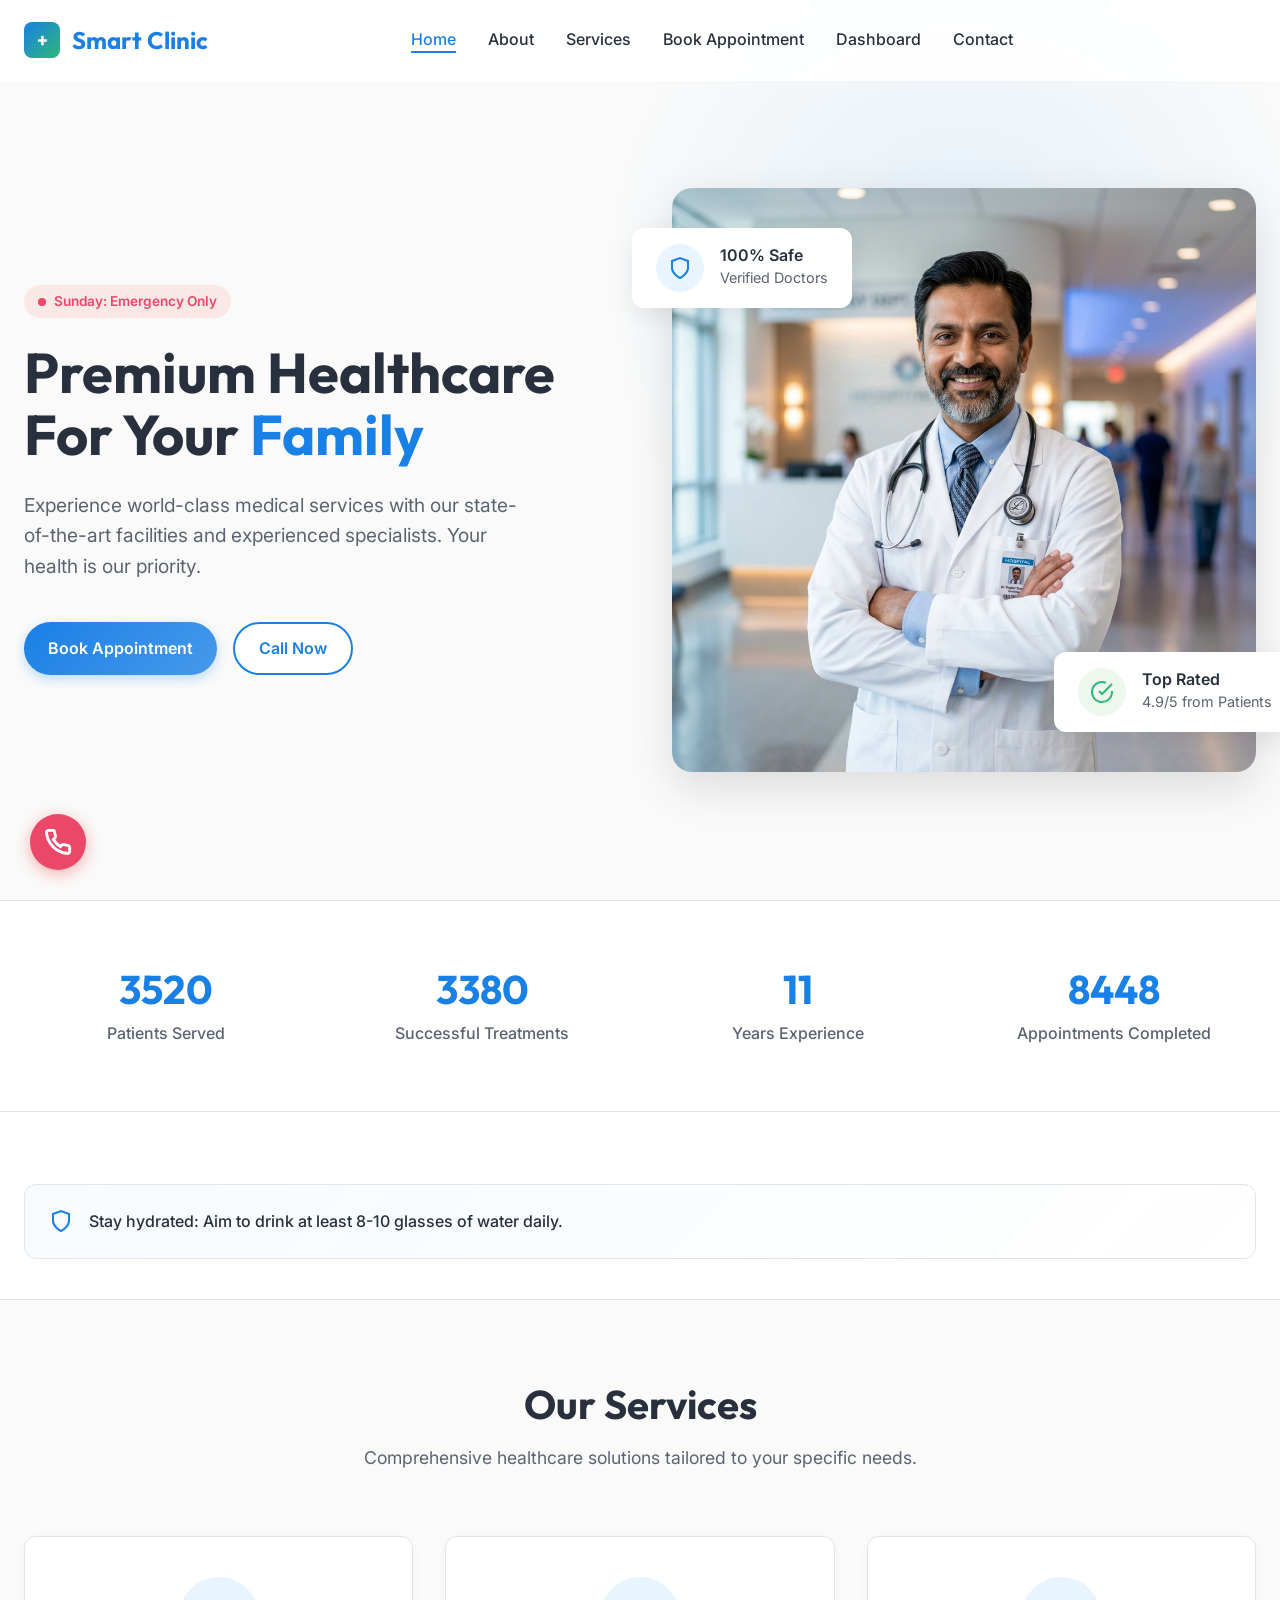
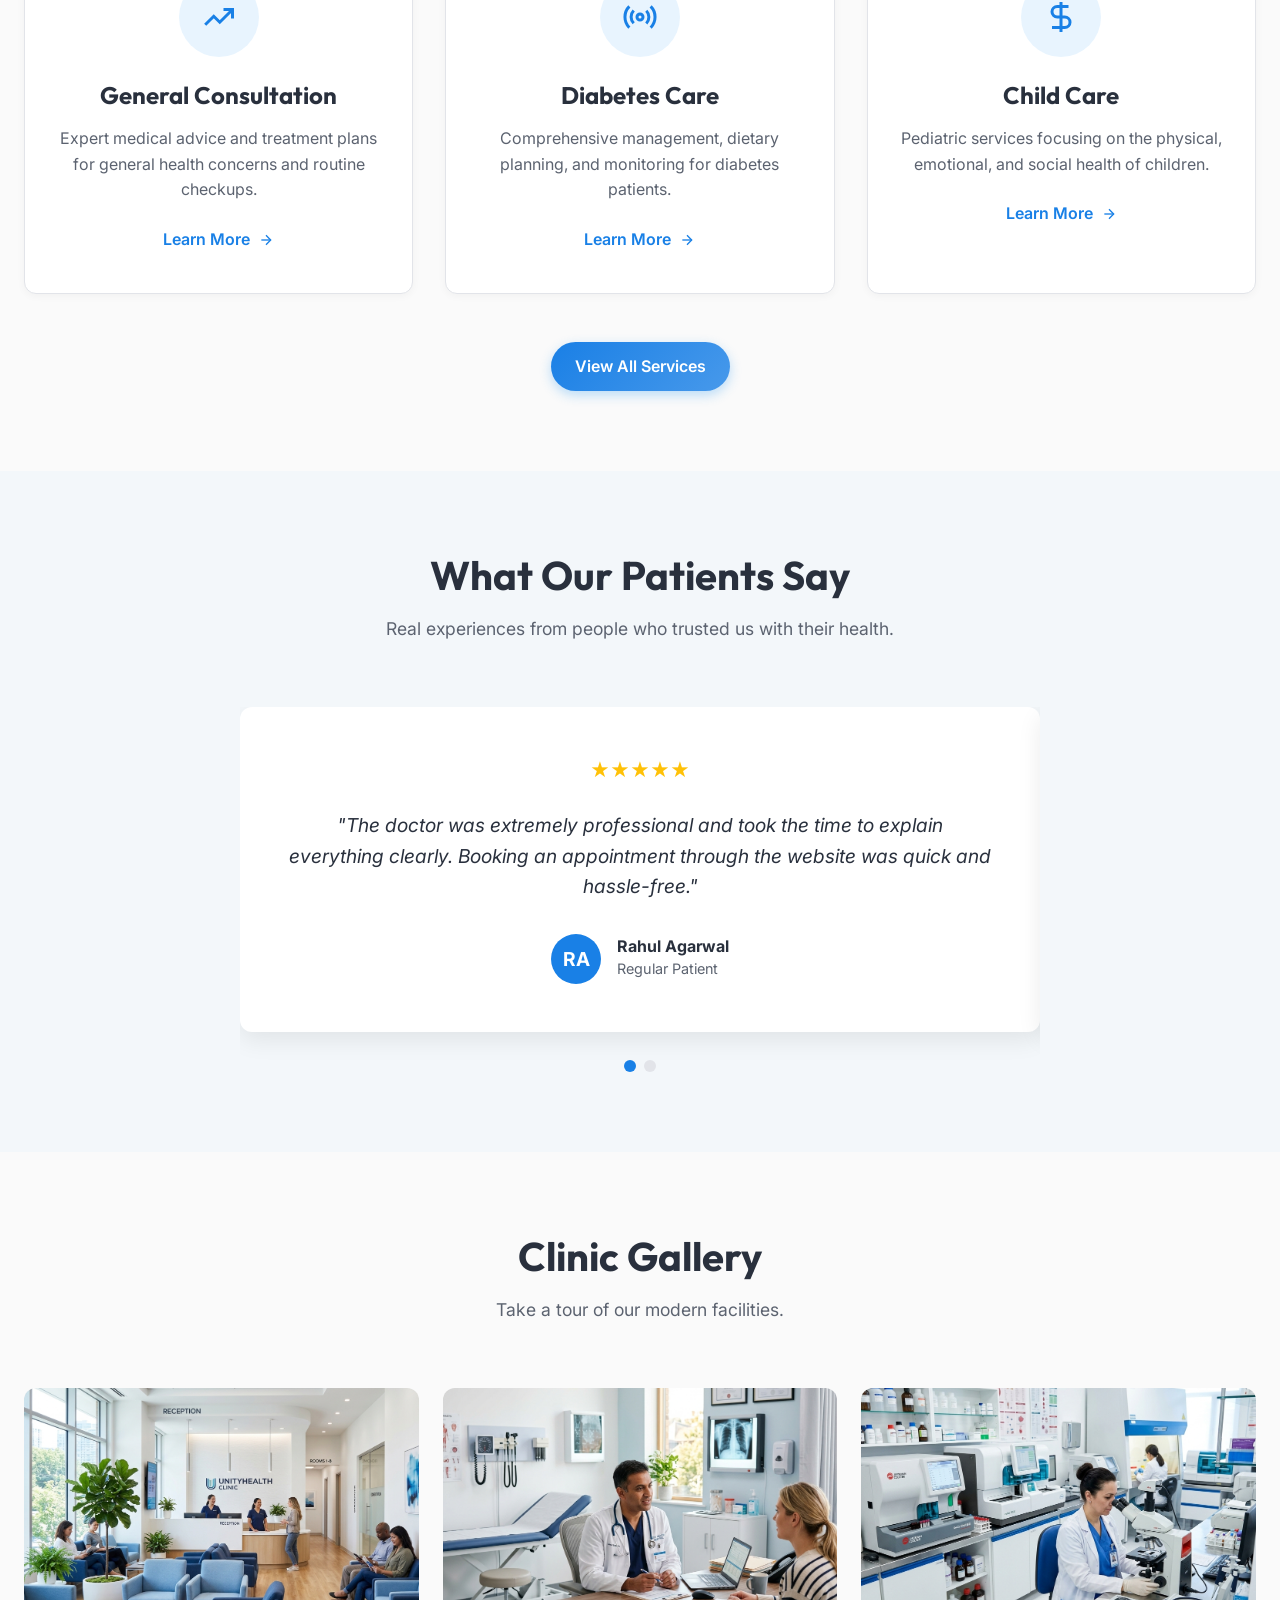
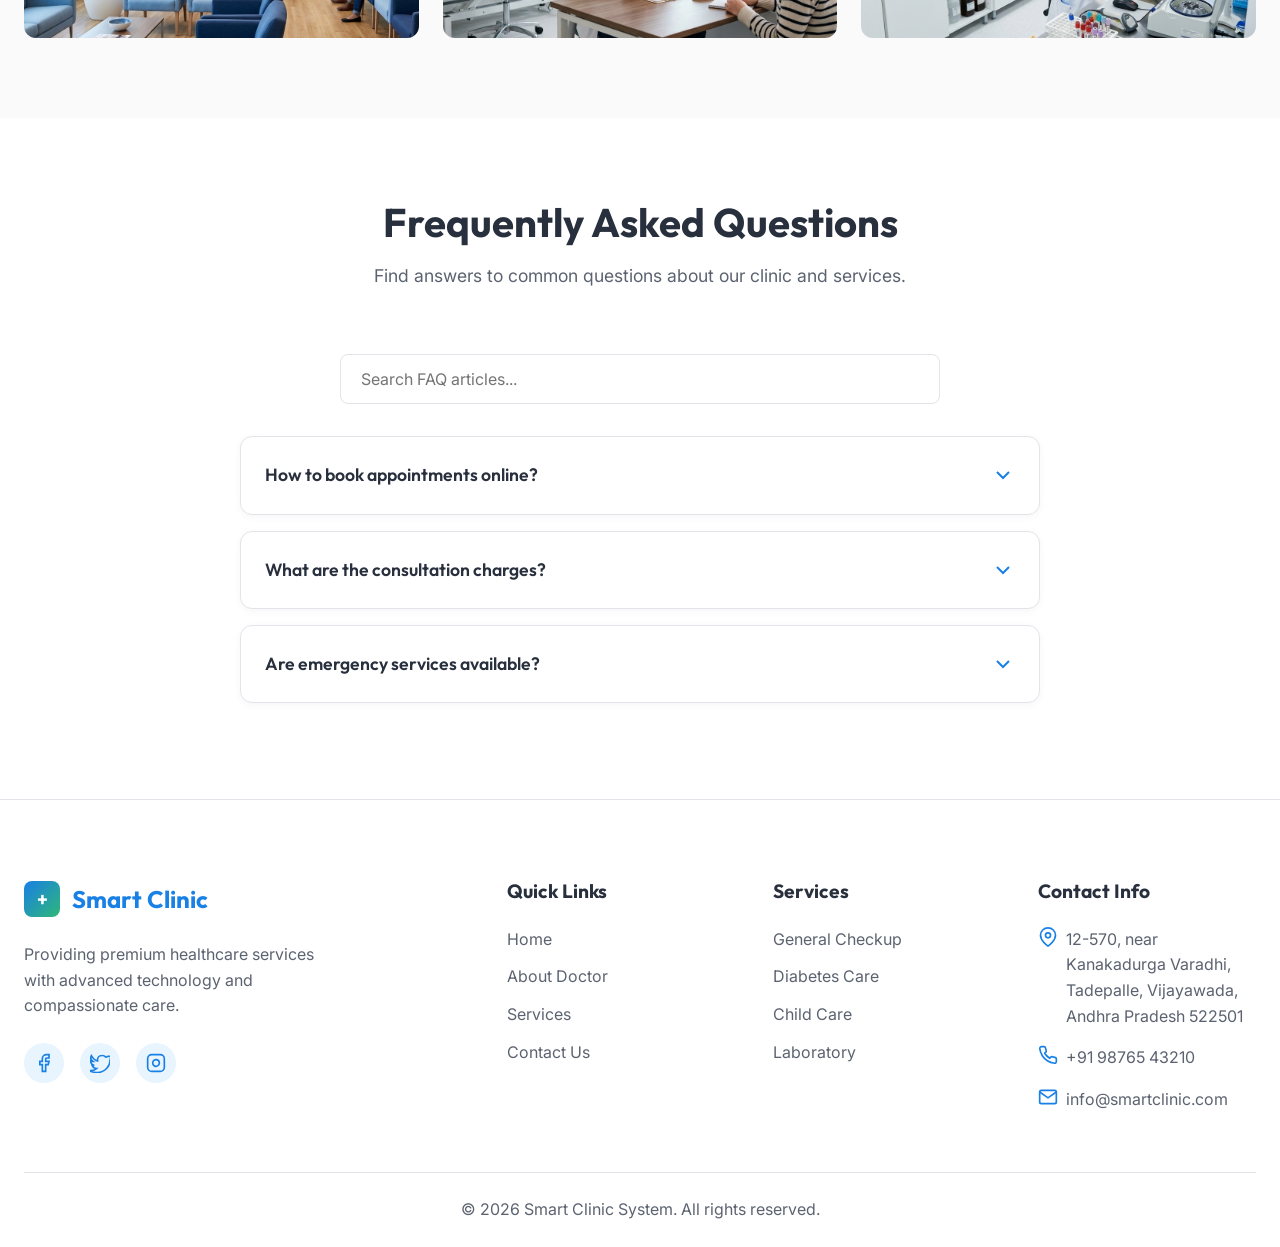
==== index.html @ 4e0e741f "Initial Smart Clinic Project" ====
<!DOCTYPE html>
<html lang="en">
<head>
  <meta charset="UTF-8">
  <meta name="viewport" content="width=device-width, initial-scale=1.0">
  <title>Smart Clinic | Advanced Healthcare System</title>
  <meta name="description" content="Professional clinic appointment and patient management system offering premium healthcare services, online bookings, and secure patient charts.">
  <meta name="keywords" content="medical clinic, online doctor appointment, family healthcare, patient portal">
  <link rel="canonical" href="http://localhost:3000/index.html">

  <!-- Open Graph -->
  <meta property="og:type" content="website">
  <meta property="og:title" content="Smart Clinic | Advanced Healthcare System">
  <meta property="og:description" content="Professional clinic appointment and patient management system offering premium healthcare services.">

  <!-- PWA Manifest & Colors -->
  <link rel="manifest" href="manifest.json">
  <meta name="theme-color" content="#2196f3">

  <link href="https://fonts.googleapis.com/css2?family=Inter:wght@400;500;600&family=Outfit:wght@400;600;700&display=swap" rel="stylesheet">
  <link rel="stylesheet" href="css/style.css">

  <!-- Structured JSON-LD Data -->
  <script type="application/ld+json">
  {
    "@context": "https://schema.org",
    "@type": "MedicalClinic",
    "name": "Smart Clinic",
    "url": "http://localhost:3000",
    "logo": "http://localhost:3000/assets/images/logo-512.png",
    "telephone": "+91 98765 43210",
    "address": {
      "@type": "PostalAddress",
      "streetAddress": "12-570, near Kanakadurga Varadhi, Tadepalle",
      "addressLocality": "Vijayawada",
      "addressRegion": "Andhra Pradesh",
      "postalCode": "522501",
      "addressCountry": "IN"
    }
  }
  </script>
</head>
<body>

  <!-- Accessibility Skip link -->
  <a href="#main-content" class="skip-link">Skip to main content</a>

  <!-- Loading Screen -->
  <div class="loader-wrapper">
    <div class="loader"></div>
  </div>

  <!-- Navbar -->
  <nav class="navbar">
    <div class="container nav-container">
      <a href="index.html" class="logo">
        <div class="logo-icon">+</div>
        Smart Clinic
      </a>
      
      <ul class="nav-links">
        <li><a href="index.html" class="active">Home</a></li>
        <li><a href="about.html">About</a></li>
        <li><a href="services.html">Services</a></li>
        <li><a href="appointments.html">Book Appointment</a></li>
        <li><a href="patient-dashboard.html">Dashboard</a></li>
        <li><a href="contact.html">Contact</a></li>
      </ul>
      
      <div class="nav-actions">
        <button id="pwaInstallBtn" class="btn btn-sm btn-primary" style="display: none; padding: 8px 16px; font-size: 0.85rem;">Install App</button>
        <button class="theme-toggle" aria-label="Toggle dark mode"></button>
        <button class="hamburger" aria-label="Menu" aria-expanded="false">
          <svg width="24" height="24" viewBox="0 0 24 24" fill="none" stroke="currentColor" stroke-width="2"><line x1="4" x2="20" y1="12" y2="12"/><line x1="4" x2="20" y1="6" y2="6"/><line x1="4" x2="20" y1="18" y2="18"/></svg>
        </button>
      </div>
    </div>
  </nav>

  <!-- Hero Section -->
  <main id="main-content">
    <section class="hero">
      <div class="hero-bg-shape"></div>
      <div class="container hero-container">
        <div class="hero-content animate-on-scroll fade-right">
          <!-- Live Status widget -->
          <div id="clinicStatusWidget" class="clinic-status-badge open" style="margin-bottom: 24px;"></div>

          <h1>Premium Healthcare<br>For Your <span>Family</span></h1>
          <p>Experience world-class medical services with our state-of-the-art facilities and experienced specialists. Your health is our priority.</p>
          <div class="hero-buttons">
            <a href="appointments.html" class="btn btn-primary">Book Appointment</a>
            <a href="contact.html" class="btn btn-secondary">Call Now</a>
          </div>
        </div>
        
        <div class="hero-image animate-on-scroll fade-left">
          <img src="assets/images/hero-doctor.png" alt="Doctor smiling and holding clipboard">
          
          <div class="floating-card top">
            <div class="floating-icon">
              <svg width="24" height="24" viewBox="0 0 24 24" fill="none" stroke="currentColor" stroke-width="2"><path d="M12 22s8-4 8-10V5l-8-3-8 3v7c0 6 8 10 8 10z"/></svg>
            </div>
            <div>
              <h4 style="font-family: var(--font-body); font-weight: 600; margin: 0;">100% Safe</h4>
              <span style="color: var(--text-secondary); font-size: 0.9rem;">Verified Doctors</span>
            </div>
          </div>
          
          <div class="floating-card bottom">
            <div class="floating-icon" style="color: var(--status-completed); background-color: rgba(76,175,80,0.1);">
              <svg width="24" height="24" viewBox="0 0 24 24" fill="none" stroke="currentColor" stroke-width="2"><path d="M22 11.08V12a10 10 0 1 1-5.93-9.14"></path><polyline points="22 4 12 14.01 9 11.01"></polyline></svg>
            </div>
            <div>
              <h4 style="font-family: var(--font-body); font-weight: 600; margin: 0;">Top Rated</h4>
              <span style="color: var(--text-secondary); font-size: 0.9rem;">4.9/5 from Patients</span>
            </div>
          </div>
        </div>
      </div>
    </section>

    <!-- Statistics -->
    <section class="stats">
      <div class="container stats-grid">
        <div class="stat-item animate-on-scroll zoom-in">
          <h3 class="counter" data-target="5000" data-plus="true">0</h3>
          <p>Patients Served</p>
        </div>
        <div class="stat-item animate-on-scroll zoom-in" style="transition-delay: 0.1s;">
          <h3 class="counter" data-target="4800" data-plus="true">0</h3>
          <p>Successful Treatments</p>
        </div>
        <div class="stat-item animate-on-scroll zoom-in" style="transition-delay: 0.2s;">
          <h3 class="counter" data-target="15" data-plus="true">0</h3>
          <p>Years Experience</p>
        </div>
        <div class="stat-item animate-on-scroll zoom-in" style="transition-delay: 0.3s;">
          <h3 class="counter" data-target="12000" data-plus="true">0</h3>
          <p>Appointments Completed</p>
        </div>
      </div>
    </section>

    <!-- Health Tips Carousel Widget -->
    <section class="section" style="background-color: var(--surface-color); padding: 40px 0; border-bottom: 1px solid var(--border-color);">
      <div class="container">
        <div class="health-tip-card">
          <div id="healthTipsContainer"></div>
        </div>
      </div>
    </section>

    <!-- Services Preview -->
    <section class="section">
      <div class="container">
        <div class="section-header animate-on-scroll fade-up">
          <h2>Our Services</h2>
          <p>Comprehensive healthcare solutions tailored to your specific needs.</p>
        </div>
        
        <div class="services-grid">
          <div class="service-card animate-on-scroll fade-up">
            <div class="service-icon">
              <svg width="36" height="36" viewBox="0 0 24 24" fill="none" stroke="currentColor" stroke-width="2"><path d="M20.2 7.8l-7.7 7.7-4-4-5.7 5.7"/><path d="M15 7h6v6"/></svg>
            </div>
            <h3>General Consultation</h3>
            <p>Expert medical advice and treatment plans for general health concerns and routine checkups.</p>
            <a href="services.html" class="service-link">Learn More <svg width="16" height="16" viewBox="0 0 24 24" fill="none" stroke="currentColor" stroke-width="2"><path d="M5 12h14"/><path d="m12 5 7 7-7 7"/></svg></a>
          </div>
          
          <div class="service-card animate-on-scroll fade-up" style="transition-delay: 0.1s;">
            <div class="service-icon">
              <svg width="36" height="36" viewBox="0 0 24 24" fill="none" stroke="currentColor" stroke-width="2"><path d="M4.9 19.1C1 15.2 1 8.8 4.9 4.9"/><path d="M7.8 16.2c-2.3-2.3-2.3-6.1 0-8.5"/><circle cx="12" cy="12" r="2"/><path d="M16.2 7.8c2.3 2.3 2.3 6.1 0 8.5"/><path d="M19.1 4.9C23 8.8 23 15.2 19.1 19.1"/></svg>
            </div>
            <h3>Diabetes Care</h3>
            <p>Comprehensive management, dietary planning, and monitoring for diabetes patients.</p>
            <a href="services.html" class="service-link">Learn More <svg width="16" height="16" viewBox="0 0 24 24" fill="none" stroke="currentColor" stroke-width="2"><path d="M5 12h14"/><path d="m12 5 7 7-7 7"/></svg></a>
          </div>
          
          <div class="service-card animate-on-scroll fade-up" style="transition-delay: 0.2s;">
            <div class="service-icon">
              <svg width="36" height="36" viewBox="0 0 24 24" fill="none" stroke="currentColor" stroke-width="2"><path d="M12 2v20"/><path d="M17 5H9.5a3.5 3.5 0 0 0 0 7h5a3.5 3.5 0 0 1 0 7H6"/></svg>
            </div>
            <h3>Child Care</h3>
            <p>Pediatric services focusing on the physical, emotional, and social health of children.</p>
            <a href="services.html" class="service-link">Learn More <svg width="16" height="16" viewBox="0 0 24 24" fill="none" stroke="currentColor" stroke-width="2"><path d="M5 12h14"/><path d="m12 5 7 7-7 7"/></svg></a>
          </div>
        </div>
        
        <div style="text-align: center; margin-top: 48px;">
          <a href="services.html" class="btn btn-primary">View All Services</a>
        </div>
      </div>
    </section>

    <!-- Testimonials -->
    <section class="section testimonials">
      <div class="container">
        <div class="section-header animate-on-scroll fade-up">
          <h2>What Our Patients Say</h2>
          <p>Real experiences from people who trusted us with their health.</p>
        </div>
        
        <div class="testimonial-slider animate-on-scroll zoom-in">
          <div class="testimonial-track">
            <div class="testimonial-slide">
              <div class="stars">★★★★★</div>
              <p class="testimonial-text">"The doctor was extremely professional and took the time to explain everything clearly. Booking an appointment through the website was quick and hassle-free."</p>
              <div class="patient-info">
                <div style="width: 50px; height: 50px; background: var(--primary-color); border-radius: 50%; color: white; display: flex; align-items: center; justify-content: center; font-weight: bold; font-size: 1.2rem;">RA</div>
                <div style="text-align: left;">
                  <h4 style="margin: 0; font-family: var(--font-body);">Rahul Agarwal</h4>
                  <span>Regular Patient</span>
                </div>
              </div>
            </div>
            
            <div class="testimonial-slide">
              <div class="stars">★★★★★</div>
              <p class="testimonial-text">"I visited the clinic for a general checkup. The staff is polite, the environment is very clean, and the service is prompt. Highly recommended!"</p>
              <div class="patient-info">
                <div style="width: 50px; height: 50px; background: var(--secondary-color); border-radius: 50%; color: white; display: flex; align-items: center; justify-content: center; font-weight: bold; font-size: 1.2rem;">PS</div>
                <div style="text-align: left;">
                  <h4 style="margin: 0; font-family: var(--font-body);">Priya Sharma</h4>
                  <span>Consultation</span>
                </div>
              </div>
            </div>
          </div>
          <div class="slider-dots"></div>
        </div>
      </div>
    </section>

    <!-- Gallery -->
    <section class="section">
      <div class="container">
        <div class="section-header animate-on-scroll fade-up">
          <h2>Clinic Gallery</h2>
          <p>Take a tour of our modern facilities.</p>
        </div>
        
        <div style="display: grid; grid-template-columns: repeat(3, 1fr); gap: 24px;" class="animate-on-scroll fade-up">
          <div style="border-radius: var(--radius-md); overflow: hidden; height: 250px;">
            <img src="assets/images/clinic-interior.png" alt="Clinic Interior corridor view" style="width: 100%; height: 100%; object-fit: cover; transition: transform 0.3s; cursor: pointer;" onmouseover="this.style.transform='scale(1.05)'" onmouseout="this.style.transform='scale(1)'">
          </div>
          <div style="border-radius: var(--radius-md); overflow: hidden; height: 250px;">
            <img src="assets/images/consultation-room.png" alt="Doctor Consultation Room" style="width: 100%; height: 100%; object-fit: cover; transition: transform 0.3s; cursor: pointer;" onmouseover="this.style.transform='scale(1.05)'" onmouseout="this.style.transform='scale(1)'">
          </div>
          <div style="border-radius: var(--radius-md); overflow: hidden; height: 250px;">
            <img src="assets/images/lab-equipment.png" alt="Clinical Laboratory Equipment" style="width: 100%; height: 100%; object-fit: cover; transition: transform 0.3s; cursor: pointer;" onmouseover="this.style.transform='scale(1.05)'" onmouseout="this.style.transform='scale(1)'">
          </div>
        </div>
      </div>
    </section>

    <!-- FAQ -->
    <section class="section" style="background-color: var(--surface-color);">
      <div class="container">
        <div class="section-header animate-on-scroll fade-up">
          <h2>Frequently Asked Questions</h2>
          <p>Find answers to common questions about our clinic and services.</p>
        </div>

        <!-- FAQ Search input -->
        <div style="max-width: 600px; margin: 0 auto 32px; position: relative;">
          <input type="text" id="faqSearchInput" class="form-control" placeholder="Search FAQ articles..." style="padding-left: 20px;">
        </div>
        
        <div class="faq-container animate-on-scroll fade-up">
          <div class="faq-item">
            <div class="faq-question" role="button" aria-expanded="false">
              How to book appointments online?
              <svg class="faq-icon" width="24" height="24" viewBox="0 0 24 24" fill="none" stroke="currentColor" stroke-width="2"><path d="m6 9 6 6 6-6"/></svg>
            </div>
            <div class="faq-answer">
              <p>You can book an appointment by navigating to the "Book Appointment" page from the menu. Fill in your details, select your preferred date and time, and submit the form. You will receive an Appointment ID instantly.</p>
            </div>
          </div>
          
          <div class="faq-item">
            <div class="faq-question" role="button" aria-expanded="false">
              What are the consultation charges?
              <svg class="faq-icon" width="24" height="24" viewBox="0 0 24 24" fill="none" stroke="currentColor" stroke-width="2"><path d="m6 9 6 6 6-6"/></svg>
            </div>
            <div class="faq-answer">
              <p>Our standard general consultation fee is ₹500. Specialist consultations may vary. Please contact our reception desk for specific service charges.</p>
            </div>
          </div>
          
          <div class="faq-item">
            <div class="faq-question" role="button" aria-expanded="false">
              Are emergency services available?
              <svg class="faq-icon" width="24" height="24" viewBox="0 0 24 24" fill="none" stroke="currentColor" stroke-width="2"><path d="m6 9 6 6 6-6"/></svg>
            </div>
            <div class="faq-answer">
              <p>Yes, we provide 24/7 emergency care services. Please call our emergency hotline directly at +91 98765 43210 for immediate assistance.</p>
            </div>
          </div>
        </div>
      </div>
    </section>
  </main>

  <!-- Floating Emergency Call Button -->
  <a href="tel:+919876543210" class="emergency-float" aria-label="Call Emergency Hotline" title="Call Emergency Hotline">
    <svg width="28" height="28" viewBox="0 0 24 24" fill="none" stroke="currentColor" stroke-width="2.5"><path d="M22 16.92v3a2 2 0 0 1-2.18 2 19.79 19.79 0 0 1-8.63-3.07 19.5 19.5 0 0 1-6-6 19.79 19.79 0 0 1-3.07-8.67A2 2 0 0 1 4.11 2h3a2 2 0 0 1 2 1.72 12.84 12.84 0 0 0 .7 2.81 2 2 0 0 1-.45 2.11L8.09 9.91a16 16 0 0 0 6 6l1.27-1.27a2 2 0 0 1 2.11-.45 12.84 12.84 0 0 0 2.81.7A2 2 0 0 1 22 16.92z"/></svg>
  </a>

  <!-- Footer -->
  <footer class="footer">
    <div class="container">
      <div class="footer-grid">
        <div class="footer-col">
          <a href="index.html" class="logo" style="margin-bottom: 24px; display: inline-flex;">
            <div class="logo-icon">+</div>
            Smart Clinic
          </a>
          <p style="color: var(--text-secondary); margin-bottom: 24px; max-width: 300px;">Providing premium healthcare services with advanced technology and compassionate care.</p>
          <div class="social-links">
            <a href="#" aria-label="Facebook"><svg width="20" height="20" viewBox="0 0 24 24" fill="none" stroke="currentColor" stroke-width="2"><path d="M18 2h-3a5 5 0 0 0-5 5v3H7v4h3v8h4v-8h3l1-4h-4V7a1 1 0 0 1 1-1h3z"/></svg></a>
            <a href="#" aria-label="Twitter"><svg width="20" height="20" viewBox="0 0 24 24" fill="none" stroke="currentColor" stroke-width="2"><path d="M22 4.01c-1 .49-1.98.68-3 .99-1.12-1.27-2.74-2.06-4.5-2-2.67 0-5.48 2.08-5.48 5.15 0 .41.04.82.11 1.21C7.69 9.3 4.06 7.33 1.64 3.16c-.45.77-.71 1.66-.71 2.61 0 1.73.91 3.29 2.29 4.21-.92-.03-1.78-.29-2.53-.7v.06c0 2.67 1.91 4.89 4.43 5.39-.47.13-.97.19-1.48.19-.36 0-.71-.03-1.05-.1.7 2.19 2.76 3.79 5.18 3.83C5.83 20.35 3.1 21.2 0 21.2c-.42 0-.84-.02-1.25-.07C2.45 22.8 5.37 23.5 8.5 23.5c10.18 0 15.75-8.43 15.75-15.75 0-.24 0-.48-.01-.72 1.08-.78 2.02-1.75 2.76-2.84z"/></svg></a>
            <a href="#" aria-label="Instagram"><svg width="20" height="20" viewBox="0 0 24 24" fill="none" stroke="currentColor" stroke-width="2"><rect x="2" y="2" width="20" height="20" rx="5" ry="5"/><path d="M16 11.37A4 4 0 1 1 12.63 8 4 4 0 0 1 16 11.37z"/><line x1="17.5" y1="6.5" x2="17.51" y2="6.5"/></svg></a>
          </div>
        </div>
        
        <div class="footer-col">
          <h4>Quick Links</h4>
          <ul class="footer-links">
            <li><a href="index.html">Home</a></li>
            <li><a href="about.html">About Doctor</a></li>
            <li><a href="services.html">Services</a></li>
            <li><a href="contact.html">Contact Us</a></li>
          </ul>
        </div>
        
        <div class="footer-col">
          <h4>Services</h4>
          <ul class="footer-links">
            <li><a href="services.html">General Checkup</a></li>
            <li><a href="services.html">Diabetes Care</a></li>
            <li><a href="services.html">Child Care</a></li>
            <li><a href="services.html">Laboratory</a></li>
          </ul>
        </div>
        
        <div class="footer-col">
          <h4>Contact Info</h4>
          <ul class="footer-links">
            <li style="display: flex; gap: 8px; margin-bottom: 16px; color: var(--text-secondary);">
              <svg width="20" height="20" viewBox="0 0 24 24" fill="none" stroke="currentColor" stroke-width="2" style="color: var(--primary-color); flex-shrink: 0;"><path d="M21 10c0 7-9 13-9 13s-9-6-9-13a9 9 0 0 1 18 0z"/><circle cx="12" cy="10" r="3"/></svg>
              12-570, near Kanakadurga Varadhi, Tadepalle, Vijayawada, Andhra Pradesh 522501
            </li>
            <li style="display: flex; gap: 8px; margin-bottom: 16px; color: var(--text-secondary);">
              <svg width="20" height="20" viewBox="0 0 24 24" fill="none" stroke="currentColor" stroke-width="2" style="color: var(--primary-color); flex-shrink: 0;"><path d="M22 16.92v3a2 2 0 0 1-2.18 2 19.79 19.79 0 0 1-8.63-3.07 19.5 19.5 0 0 1-6-6 19.79 19.79 0 0 1-3.07-8.67A2 2 0 0 1 4.11 2h3a2 2 0 0 1 2 1.72 12.84 12.84 0 0 0 .7 2.81 2 2 0 0 1-.45 2.11L8.09 9.91a16 16 0 0 0 6 6l1.27-1.27a2 2 0 0 1 2.11-.45 12.84 12.84 0 0 0 2.81.7A2 2 0 0 1 22 16.92z"/></svg>
              +91 98765 43210
            </li>
            <li style="display: flex; gap: 8px; color: var(--text-secondary);">
              <svg width="20" height="20" viewBox="0 0 24 24" fill="none" stroke="currentColor" stroke-width="2" style="color: var(--primary-color); flex-shrink: 0;"><path d="M4 4h16c1.1 0 2 .9 2 2v12c0 1.1-.9 2-2 2H4c-1.1 0-2-.9-2-2V6c0-1.1.9-2 2-2z"/><polyline points="22,6 12,13 2,6"/></svg>
              info@smartclinic.com
            </li>
          </ul>
        </div>
      </div>
      
      <div class="footer-bottom">
        <p>&copy; 2026 Smart Clinic System. All rights reserved.</p>
      </div>
    </div>
  </footer>

  <button class="back-to-top" aria-label="Back to top">
    <svg width="24" height="24" viewBox="0 0 24 24" fill="none" stroke="currentColor" stroke-width="2"><path d="m18 15-6-6-6 6"/></svg>
  </button>

  <script type="module" src="js/app.js"></script>
</body>
</html>
---- css/style.css ----
/* 
  Smart Clinic Management System
  Main Stylesheet
*/

:root {
  /* Color Palette - Light Theme */
  --primary-color: hsl(210, 80%, 50%); /* Blue */
  --primary-hover: hsl(210, 80%, 45%);
  --secondary-color: hsl(152, 60%, 45%); /* Green */
  --secondary-hover: hsl(152, 60%, 40%);
  --accent-color: hsl(348, 80%, 60%); /* Pink/Red for important alerts */
  
  --bg-color: hsl(0, 0%, 98%);
  --surface-color: hsl(0, 0%, 100%);
  --surface-hover: hsl(210, 20%, 96%);
  
  --text-primary: hsl(220, 20%, 20%);
  --text-secondary: hsl(220, 10%, 40%);
  --text-light: hsl(220, 10%, 60%);
  --text-inverse: hsl(0, 0%, 100%);
  
  --border-color: hsl(220, 15%, 90%);
  --input-bg: hsl(0, 0%, 100%);
  
  /* Status Colors */
  --status-pending: hsl(38, 92%, 50%);
  --status-confirmed: hsl(210, 80%, 50%);
  --status-completed: hsl(152, 60%, 45%);
  --status-cancelled: hsl(348, 80%, 60%);

  /* Shadows */
  --shadow-sm: 0 2px 8px rgba(0, 0, 0, 0.04);
  --shadow-md: 0 8px 24px rgba(0, 0, 0, 0.08);
  --shadow-lg: 0 16px 48px rgba(0, 0, 0, 0.12);
  --shadow-hover: 0 12px 32px rgba(33, 150, 243, 0.15);
  
  /* Typography */
  --font-heading: 'Outfit', sans-serif;
  --font-body: 'Inter', sans-serif;
  
  /* Border Radius */
  --radius-sm: 8px;
  --radius-md: 12px;
  --radius-lg: 20px;
  --radius-full: 9999px;
  
  /* Transitions */
  --transition-fast: 0.2s ease;
  --transition-normal: 0.3s ease;
  --transition-slow: 0.5s ease;
}

[data-theme="dark"] {
  /* Color Palette - Dark Theme */
  --bg-color: hsl(220, 20%, 10%);
  --surface-color: hsl(220, 20%, 15%);
  --surface-hover: hsl(220, 20%, 20%);
  
  --text-primary: hsl(0, 0%, 98%);
  --text-secondary: hsl(0, 0%, 80%);
  --text-light: hsl(0, 0%, 60%);
  
  --border-color: hsl(220, 20%, 25%);
  --input-bg: hsl(220, 20%, 12%);
  
  /* Adjust shadows for dark mode */
  --shadow-sm: 0 2px 8px rgba(0, 0, 0, 0.2);
  --shadow-md: 0 8px 24px rgba(0, 0, 0, 0.3);
  --shadow-lg: 0 16px 48px rgba(0, 0, 0, 0.4);
  --shadow-hover: 0 12px 32px rgba(33, 150, 243, 0.25);
}

/* Reset & Base Styles */
* {
  margin: 0;
  padding: 0;
  box-sizing: border-box;
}

html {
  scroll-behavior: smooth;
}

body {
  font-family: var(--font-body);
  background-color: var(--bg-color);
  color: var(--text-primary);
  line-height: 1.6;
  overflow-x: hidden;
  transition: background-color var(--transition-normal), color var(--transition-normal);
}

h1, h2, h3, h4, h5, h6 {
  font-family: var(--font-heading);
  font-weight: 700;
  line-height: 1.2;
  color: var(--text-primary);
}

a {
  text-decoration: none;
  color: var(--primary-color);
  transition: color var(--transition-fast);
}

a:hover {
  color: var(--primary-hover);
}

ul {
  list-style: none;
}

img {
  max-width: 100%;
  height: auto;
  display: block;
}

/* Layout Classes */
.container {
  width: 100%;
  max-width: 1280px;
  margin: 0 auto;
  padding: 0 24px;
}

.section {
  padding: 80px 0;
}

.section-header {
  text-align: center;
  margin-bottom: 64px;
}

.section-header h2 {
  font-size: 2.5rem;
  margin-bottom: 16px;
}

.section-header p {
  color: var(--text-secondary);
  font-size: 1.1rem;
  max-width: 600px;
  margin: 0 auto;
}

/* Buttons */
.btn {
  display: inline-flex;
  align-items: center;
  justify-content: center;
  padding: 12px 24px;
  border-radius: var(--radius-full);
  font-weight: 600;
  font-family: var(--font-body);
  cursor: pointer;
  transition: all var(--transition-normal);
  border: none;
  gap: 8px;
  text-decoration: none;
}

.btn-primary {
  background: linear-gradient(135deg, var(--primary-color), hsl(210, 80%, 60%));
  color: var(--text-inverse);
  box-shadow: 0 4px 12px rgba(33, 150, 243, 0.3);
}

.btn-primary:hover {
  transform: translateY(-2px);
  box-shadow: 0 8px 24px rgba(33, 150, 243, 0.4);
  color: var(--text-inverse);
}

.btn-secondary {
  background-color: var(--surface-color);
  color: var(--primary-color);
  border: 2px solid var(--primary-color);
}

.btn-secondary:hover {
  background-color: var(--primary-color);
  color: var(--text-inverse);
}

.btn-sm {
  padding: 8px 16px;
  font-size: 0.9rem;
}

.btn-block {
  width: 100%;
}

/* Navbar */
.navbar {
  position: fixed;
  top: 0;
  left: 0;
  width: 100%;
  background-color: rgba(255, 255, 255, 0.9);
  backdrop-filter: blur(10px);
  -webkit-backdrop-filter: blur(10px);
  z-index: 1000;
  padding: 20px 0;
  transition: all var(--transition-normal);
  border-bottom: 1px solid transparent;
}

[data-theme="dark"] .navbar {
  background-color: rgba(26, 32, 44, 0.9);
}

.navbar.scrolled {
  padding: 15px 0;
  box-shadow: var(--shadow-sm);
  border-bottom-color: var(--border-color);
}

.nav-container {
  display: flex;
  justify-content: space-between;
  align-items: center;
}

.logo {
  display: flex;
  align-items: center;
  gap: 12px;
  font-family: var(--font-heading);
  font-size: 1.5rem;
  font-weight: 700;
  color: var(--primary-color);
}

.logo-icon {
  width: 36px;
  height: 36px;
  background: linear-gradient(135deg, var(--primary-color), var(--secondary-color));
  border-radius: var(--radius-sm);
  display: flex;
  align-items: center;
  justify-content: center;
  color: white;
  font-size: 1.2rem;
}

.nav-links {
  display: flex;
  align-items: center;
  gap: 32px;
}

.nav-links a {
  color: var(--text-primary);
  font-weight: 500;
  position: relative;
}

.nav-links a::after {
  content: '';
  position: absolute;
  bottom: -4px;
  left: 0;
  width: 0;
  height: 2px;
  background-color: var(--primary-color);
  transition: width var(--transition-normal);
}

.nav-links a:hover::after,
.nav-links a.active::after {
  width: 100%;
}

.nav-links a:hover,
.nav-links a.active {
  color: var(--primary-color);
}

.nav-actions {
  display: flex;
  align-items: center;
  gap: 16px;
}

.theme-toggle {
  background: none;
  border: none;
  color: var(--text-primary);
  font-size: 1.2rem;
  cursor: pointer;
  width: 40px;
  height: 40px;
  border-radius: 50%;
  display: flex;
  align-items: center;
  justify-content: center;
  transition: background-color var(--transition-fast);
}

.theme-toggle:hover {
  background-color: var(--surface-hover);
}

.hamburger {
  display: none;
  background: none;
  border: none;
  color: var(--text-primary);
  font-size: 1.5rem;
  cursor: pointer;
}

/* Hero Section */
.hero {
  padding: 160px 0 100px;
  min-height: 100vh;
  display: flex;
  align-items: center;
  position: relative;
  overflow: hidden;
}

.hero-bg-shape {
  position: absolute;
  top: -10%;
  right: -5%;
  width: 60%;
  height: 80%;
  background: radial-gradient(circle, rgba(33,150,243,0.1) 0%, rgba(255,255,255,0) 70%);
  border-radius: 50%;
  z-index: -1;
  animation: float 10s ease-in-out infinite;
}

.hero-container {
  display: grid;
  grid-template-columns: 1fr 1fr;
  gap: 64px;
  align-items: center;
}

.hero-content h1 {
  font-size: 3.5rem;
  margin-bottom: 24px;
  line-height: 1.1;
}

.hero-content h1 span {
  color: var(--primary-color);
}

.hero-content p {
  font-size: 1.2rem;
  color: var(--text-secondary);
  margin-bottom: 40px;
  max-width: 500px;
}

.hero-buttons {
  display: flex;
  gap: 16px;
}

.hero-image {
  position: relative;
}

.hero-image img {
  border-radius: var(--radius-lg);
  box-shadow: var(--shadow-lg);
}

.floating-card {
  position: absolute;
  background-color: var(--surface-color);
  padding: 16px 24px;
  border-radius: var(--radius-md);
  box-shadow: var(--shadow-md);
  display: flex;
  align-items: center;
  gap: 16px;
  animation: float 6s ease-in-out infinite;
}

.floating-card.top {
  top: 40px;
  left: -40px;
}

.floating-card.bottom {
  bottom: 40px;
  right: -40px;
  animation-delay: 1s;
}

.floating-icon {
  width: 48px;
  height: 48px;
  background-color: rgba(33, 150, 243, 0.1);
  color: var(--primary-color);
  border-radius: 50%;
  display: flex;
  align-items: center;
  justify-content: center;
  font-size: 1.5rem;
}

/* Stats Section */
.stats {
  background-color: var(--surface-color);
  padding: 64px 0;
  border-top: 1px solid var(--border-color);
  border-bottom: 1px solid var(--border-color);
}

.stats-grid {
  display: grid;
  grid-template-columns: repeat(4, 1fr);
  gap: 32px;
  text-align: center;
}

.stat-item h3 {
  font-size: 2.5rem;
  color: var(--primary-color);
  margin-bottom: 8px;
}

.stat-item p {
  color: var(--text-secondary);
  font-weight: 500;
}

/* Services Preview */
.services-grid {
  display: grid;
  grid-template-columns: repeat(3, 1fr);
  gap: 32px;
}

.service-card {
  background-color: var(--surface-color);
  border-radius: var(--radius-md);
  padding: 40px 32px;
  box-shadow: var(--shadow-sm);
  transition: all var(--transition-normal);
  border: 1px solid var(--border-color);
  text-align: center;
  height: 100%;
}

.service-card:hover {
  transform: translateY(-10px);
  box-shadow: var(--shadow-hover);
  border-color: var(--primary-color);
}

.service-icon {
  width: 80px;
  height: 80px;
  background-color: rgba(33, 150, 243, 0.1);
  color: var(--primary-color);
  border-radius: 50%;
  display: flex;
  align-items: center;
  justify-content: center;
  font-size: 2.5rem;
  margin: 0 auto 24px;
  transition: all var(--transition-normal);
}

.service-card:hover .service-icon {
  background-color: var(--primary-color);
  color: white;
}

.service-card h3 {
  font-size: 1.5rem;
  margin-bottom: 16px;
}

.service-card p {
  color: var(--text-secondary);
  margin-bottom: 24px;
}

.service-link {
  color: var(--primary-color);
  font-weight: 600;
  display: inline-flex;
  align-items: center;
  gap: 8px;
}

.service-card:hover .service-link {
  gap: 12px;
}

/* Testimonials */
.testimonials {
  background-color: rgba(33, 150, 243, 0.03);
}

.testimonial-slider {
  max-width: 800px;
  margin: 0 auto;
  position: relative;
  overflow: hidden;
  padding-bottom: 40px;
}

.testimonial-track {
  display: flex;
  transition: transform 0.5s ease-in-out;
}

.testimonial-slide {
  min-width: 100%;
  background-color: var(--surface-color);
  border-radius: var(--radius-md);
  padding: 48px;
  box-shadow: var(--shadow-md);
  text-align: center;
}

.stars {
  color: #ffc107;
  font-size: 1.2rem;
  margin-bottom: 24px;
}

.testimonial-text {
  font-size: 1.2rem;
  font-style: italic;
  color: var(--text-primary);
  margin-bottom: 32px;
}

.patient-info {
  display: flex;
  align-items: center;
  justify-content: center;
  gap: 16px;
}

.patient-info img {
  width: 64px;
  height: 64px;
  border-radius: 50%;
  object-fit: cover;
}

.patient-info h4 {
  margin-bottom: 4px;
}

.patient-info span {
  color: var(--text-secondary);
  font-size: 0.9rem;
}

.slider-dots {
  position: absolute;
  bottom: 0;
  left: 50%;
  transform: translateX(-50%);
  display: flex;
  gap: 8px;
}

.dot {
  width: 12px;
  height: 12px;
  border-radius: 50%;
  background-color: var(--border-color);
  cursor: pointer;
  transition: background-color var(--transition-fast);
}

.dot.active {
  background-color: var(--primary-color);
}

/* FAQ Accordion */
.faq-container {
  max-width: 800px;
  margin: 0 auto;
}

.faq-item {
  background-color: var(--surface-color);
  border-radius: var(--radius-md);
  margin-bottom: 16px;
  box-shadow: var(--shadow-sm);
  border: 1px solid var(--border-color);
  overflow: hidden;
}

.faq-question {
  padding: 24px;
  display: flex;
  justify-content: space-between;
  align-items: center;
  cursor: pointer;
  font-family: var(--font-heading);
  font-weight: 600;
  font-size: 1.1rem;
  transition: background-color var(--transition-fast);
}

.faq-question:hover {
  background-color: var(--surface-hover);
}

.faq-icon {
  color: var(--primary-color);
  transition: transform var(--transition-normal);
}

.faq-item.active .faq-icon {
  transform: rotate(180deg);
}

.faq-answer {
  padding: 0 24px;
  max-height: 0;
  overflow: hidden;
  transition: all var(--transition-normal);
  color: var(--text-secondary);
}

.faq-item.active .faq-answer {
  padding: 0 24px 24px;
  max-height: 200px;
}

/* Forms & Inputs */
.form-group {
  margin-bottom: 24px;
  position: relative;
}

.form-label {
  display: block;
  margin-bottom: 8px;
  font-weight: 500;
  color: var(--text-primary);
}

.form-control {
  width: 100%;
  padding: 14px 16px;
  border: 1px solid var(--border-color);
  border-radius: var(--radius-sm);
  background-color: var(--input-bg);
  color: var(--text-primary);
  font-family: var(--font-body);
  font-size: 1rem;
  transition: all var(--transition-fast);
}

.form-control:focus {
  outline: none;
  border-color: var(--primary-color);
  box-shadow: 0 0 0 3px rgba(33, 150, 243, 0.1);
}

textarea.form-control {
  min-height: 120px;
  resize: vertical;
}

.error-message {
  color: var(--accent-color);
  font-size: 0.85rem;
  margin-top: 4px;
  display: none;
}

.form-control.invalid {
  border-color: var(--accent-color);
}

.form-control.invalid + .error-message {
  display: block;
}

/* Dashboard Cards & Layout */
.dashboard-layout {
  display: grid;
  grid-template-columns: 280px 1fr;
  gap: 32px;
  min-height: calc(100vh - 160px);
  margin-top: 100px;
  padding-bottom: 64px;
}

.sidebar {
  background-color: var(--surface-color);
  border-radius: var(--radius-md);
  padding: 32px 0;
  box-shadow: var(--shadow-sm);
  border: 1px solid var(--border-color);
  align-self: start;
  position: sticky;
  top: 100px;
}

.sidebar-header {
  padding: 0 24px 24px;
  border-bottom: 1px solid var(--border-color);
  margin-bottom: 24px;
}

.sidebar-menu {
  list-style: none;
}

.sidebar-menu li a {
  display: flex;
  align-items: center;
  gap: 16px;
  padding: 16px 24px;
  color: var(--text-secondary);
  font-weight: 500;
  transition: all var(--transition-fast);
}

.sidebar-menu li a:hover,
.sidebar-menu li a.active {
  background-color: rgba(33, 150, 243, 0.05);
  color: var(--primary-color);
  border-left: 4px solid var(--primary-color);
}

/* Status Badges */
.status-badge {
  display: inline-block;
  padding: 4px 12px;
  border-radius: var(--radius-full);
  font-size: 0.85rem;
  font-weight: 600;
}

.status-pending {
  background-color: rgba(255, 152, 0, 0.1);
  color: var(--status-pending);
}

.status-confirmed {
  background-color: rgba(33, 150, 243, 0.1);
  color: var(--status-confirmed);
}

.status-completed {
  background-color: rgba(76, 175, 80, 0.1);
  color: var(--status-completed);
}

.status-cancelled {
  background-color: rgba(244, 67, 54, 0.1);
  color: var(--status-cancelled);
}

/* Modals */
.modal-overlay {
  position: fixed;
  top: 0;
  left: 0;
  width: 100%;
  height: 100%;
  background-color: rgba(0, 0, 0, 0.5);
  backdrop-filter: blur(4px);
  display: flex;
  align-items: center;
  justify-content: center;
  z-index: 2000;
  opacity: 0;
  visibility: hidden;
  transition: all var(--transition-normal);
}

.modal-overlay.active {
  opacity: 1;
  visibility: visible;
}

.modal-content {
  background-color: var(--surface-color);
  border-radius: var(--radius-md);
  width: 100%;
  max-width: 500px;
  padding: 32px;
  box-shadow: var(--shadow-lg);
  transform: translateY(20px);
  transition: transform var(--transition-normal);
  position: relative;
}

.modal-overlay.active .modal-content {
  transform: translateY(0);
}

.modal-close {
  position: absolute;
  top: 16px;
  right: 16px;
  background: none;
  border: none;
  font-size: 1.5rem;
  color: var(--text-secondary);
  cursor: pointer;
}

/* Toasts */
.toast-container {
  position: fixed;
  bottom: 24px;
  right: 24px;
  z-index: 9999;
  display: flex;
  flex-direction: column;
  gap: 12px;
}

.toast {
  background-color: var(--surface-color);
  color: var(--text-primary);
  padding: 16px 24px;
  border-radius: var(--radius-sm);
  box-shadow: var(--shadow-lg);
  display: flex;
  align-items: center;
  gap: 12px;
  min-width: 300px;
  border-left: 4px solid var(--primary-color);
  animation: slideInRight 0.3s forwards;
}

.toast.success { border-left-color: var(--status-completed); }
.toast.error { border-left-color: var(--status-cancelled); }
.toast.info { border-left-color: var(--primary-color); }

.toast.hiding {
  animation: fadeOutRight 0.3s forwards;
}

/* Animations */
@keyframes float {
  0% { transform: translateY(0px); }
  50% { transform: translateY(-20px); }
  100% { transform: translateY(0px); }
}

@keyframes slideInRight {
  from { transform: translateX(100%); opacity: 0; }
  to { transform: translateX(0); opacity: 1; }
}

@keyframes fadeOutRight {
  from { transform: translateX(0); opacity: 1; }
  to { transform: translateX(100%); opacity: 0; }
}

.animate-on-scroll {
  opacity: 0;
  transition: all 0.8s ease;
}

.fade-up { transform: translateY(40px); }
.fade-left { transform: translateX(40px); }
.fade-right { transform: translateX(-40px); }
.zoom-in { transform: scale(0.9); }

.animate-on-scroll.is-visible {
  opacity: 1;
  transform: translate(0) scale(1);
}

/* Loading Screen */
.loader-wrapper {
  position: fixed;
  top: 0;
  left: 0;
  width: 100%;
  height: 100%;
  background-color: var(--bg-color);
  display: flex;
  justify-content: center;
  align-items: center;
  z-index: 9999;
  transition: opacity 0.5s ease, visibility 0.5s ease;
}

.loader-wrapper.hidden {
  opacity: 0;
  visibility: hidden;
}

.loader {
  width: 50px;
  height: 50px;
  border: 4px solid var(--border-color);
  border-top-color: var(--primary-color);
  border-radius: 50%;
  animation: spin 1s linear infinite;
}

@keyframes spin {
  to { transform: rotate(360deg); }
}

/* Footer */
.footer {
  background-color: var(--surface-color);
  padding: 80px 0 24px;
  border-top: 1px solid var(--border-color);
}

.footer-grid {
  display: grid;
  grid-template-columns: 2fr 1fr 1fr 1fr;
  gap: 48px;
  margin-bottom: 48px;
}

.footer-col h4 {
  font-size: 1.2rem;
  margin-bottom: 24px;
}

.footer-links li {
  margin-bottom: 12px;
}

.footer-links a {
  color: var(--text-secondary);
}

.footer-links a:hover {
  color: var(--primary-color);
}

.social-links {
  display: flex;
  gap: 16px;
  margin-top: 24px;
}

.social-links a {
  width: 40px;
  height: 40px;
  border-radius: 50%;
  background-color: rgba(33, 150, 243, 0.1);
  display: flex;
  align-items: center;
  justify-content: center;
}

.social-links a:hover {
  background-color: var(--primary-color);
  color: white;
}

.footer-bottom {
  text-align: center;
  padding-top: 24px;
  border-top: 1px solid var(--border-color);
  color: var(--text-secondary);
}

/* Back to top */
.back-to-top {
  position: fixed;
  bottom: 24px;
  right: 24px;
  width: 48px;
  height: 48px;
  border-radius: 50%;
  background-color: var(--primary-color);
  color: white;
  border: none;
  display: flex;
  align-items: center;
  justify-content: center;
  font-size: 1.2rem;
  cursor: pointer;
  box-shadow: var(--shadow-md);
  opacity: 0;
  visibility: hidden;
  transition: all var(--transition-normal);
  z-index: 900;
}

.back-to-top.visible {
  opacity: 1;
  visibility: visible;
}

.back-to-top:hover {
  transform: translateY(-4px);
  background-color: var(--primary-hover);
}

/* Responsive Styles */
@media (max-width: 1024px) {
  .hero-container {
    grid-template-columns: 1fr;
    text-align: center;
  }
  
  .hero-content h1 {
    font-size: 3rem;
  }
  
  .hero-content p {
    margin: 0 auto 40px;
  }
  
  .hero-buttons {
    justify-content: center;
  }
  
  .hero-image {
    max-width: 600px;
    margin: 0 auto;
  }
  
  .stats-grid {
    grid-template-columns: repeat(2, 1fr);
  }
  
  .services-grid {
    grid-template-columns: repeat(2, 1fr);
  }
  
  .dashboard-layout {
    grid-template-columns: 1fr;
  }
  
  .sidebar {
    position: static;
  }
}

@media (max-width: 768px) {
  .nav-links {
    position: fixed;
    top: 76px;
    left: -100%;
    width: 100%;
    height: calc(100vh - 76px);
    background-color: var(--surface-color);
    flex-direction: column;
    padding: 40px 24px;
    transition: left var(--transition-normal);
  }
  
  .nav-links.active {
    left: 0;
  }
  
  .nav-actions {
    margin-left: auto;
    margin-right: 16px;
  }
  
  .hamburger {
    display: block;
  }
  
  .footer-grid {
    grid-template-columns: 1fr 1fr;
  }
}

@media (max-width: 480px) {
  .hero-content h1 {
    font-size: 2.5rem;
  }
  
  .floating-card {
    display: none;
  }
  
  .stats-grid {
    grid-template-columns: 1fr;
  }
  
  .services-grid {
    grid-template-columns: 1fr;
  }
  
  .footer-grid {
    grid-template-columns: 1fr;
  }
  
  .section {
    padding: 60px 0;
  }
}

/* ==========================================================================
   Upgraded UI/UX Design tokens & Interactive Elements
   ========================================================================== */

/* Skip to content link for accessibility */
.skip-link {
  position: absolute;
  top: -100px;
  left: 20px;
  background-color: var(--primary-color);
  color: white;
  padding: 10px 20px;
  border-radius: 0 0 var(--radius-sm) var(--radius-sm);
  z-index: 10000;
  font-weight: 600;
  transition: top 0.2s ease;
}
.skip-link:focus {
  top: 0;
}

/* Time slot picker grids */
.slot-grid {
  display: grid;
  grid-template-columns: repeat(4, 1fr);
  gap: 12px;
  margin-bottom: 8px;
}

.slot-btn {
  background-color: var(--surface-color);
  border: 1.5px solid var(--border-color);
  border-radius: var(--radius-sm);
  padding: 12px 6px;
  font-weight: 600;
  color: var(--text-primary);
  cursor: pointer;
  transition: all var(--transition-fast);
  text-align: center;
  font-size: 0.9rem;
}

.slot-btn:hover:not(:disabled) {
  border-color: var(--primary-color);
  background-color: var(--surface-hover);
  color: var(--primary-color);
  transform: translateY(-1px);
}

.slot-btn.selected {
  background-color: var(--primary-color);
  border-color: var(--primary-color);
  color: white;
  box-shadow: 0 4px 12px rgba(33, 150, 243, 0.2);
}

.slot-btn:disabled {
  background-color: var(--border-color);
  color: var(--text-light);
  cursor: not-allowed;
  opacity: 0.4;
}

.slot-btn.booked {
  background-color: rgba(244, 67, 54, 0.08);
  border-color: rgba(244, 67, 54, 0.2);
  color: var(--status-cancelled);
  text-decoration: line-through;
}

/* Status Progression Timeline */
.timeline-wrapper {
  display: flex;
  justify-content: space-between;
  align-items: center;
  position: relative;
  margin: 24px 0;
}

.timeline-wrapper::before {
  content: '';
  position: absolute;
  top: 18px;
  left: 0;
  width: 100%;
  height: 4px;
  background-color: var(--border-color);
  z-index: 1;
}

.timeline-step {
  display: flex;
  flex-direction: column;
  align-items: center;
  z-index: 2;
  position: relative;
  width: 25%;
}

.step-circle {
  width: 36px;
  height: 36px;
  border-radius: 50%;
  background-color: var(--surface-color);
  border: 3px solid var(--border-color);
  display: flex;
  align-items: center;
  justify-content: center;
  font-weight: 700;
  color: var(--text-light);
  transition: all var(--transition-fast);
  font-size: 0.9rem;
}

.step-label {
  margin-top: 8px;
  font-size: 0.8rem;
  color: var(--text-secondary);
  font-weight: 600;
  text-align: center;
}

.timeline-step.active .step-circle {
  border-color: var(--primary-color);
  color: var(--primary-color);
  background-color: rgba(33, 150, 243, 0.1);
  transform: scale(1.1);
}

.timeline-step.active .step-label {
  color: var(--primary-color);
  font-weight: bold;
}

.timeline-step.completed .step-circle {
  border-color: var(--secondary-color);
  background-color: var(--secondary-color);
  color: white;
}

.timeline-step.completed .step-label {
  color: var(--secondary-color);
}

.timeline-step.active.cancelled .step-circle {
  border-color: var(--status-cancelled);
  background-color: var(--status-cancelled);
  color: white;
}

.timeline-step.active.cancelled .step-label {
  color: var(--status-cancelled);
}

/* Floating Emergency Actions */
.emergency-float {
  position: fixed;
  bottom: 30px;
  left: 30px;
  z-index: 999;
  background-color: var(--accent-color);
  color: white;
  width: 56px;
  height: 56px;
  border-radius: 50%;
  display: flex;
  align-items: center;
  justify-content: center;
  box-shadow: 0 4px 16px rgba(244, 67, 54, 0.4);
  cursor: pointer;
  transition: all var(--transition-fast);
}

.emergency-float:hover {
  transform: scale(1.08);
  box-shadow: 0 8px 24px rgba(244, 67, 54, 0.6);
}

/* Live clinic status indicator */
.clinic-status-badge {
  display: inline-flex;
  align-items: center;
  gap: 8px;
  padding: 6px 14px;
  border-radius: var(--radius-full);
  font-size: 0.85rem;
  font-weight: 600;
}

.clinic-status-badge.open {
  background-color: rgba(76, 175, 80, 0.1);
  color: var(--status-completed);
}

.clinic-status-badge.closed {
  background-color: rgba(244, 67, 54, 0.1);
  color: var(--status-cancelled);
}

.status-dot {
  width: 8px;
  height: 8px;
  border-radius: 50%;
  background-color: currentColor;
  animation: pulse-dot 1.5s infinite;
}

@keyframes pulse-dot {
  0% { opacity: 0.4; }
  50% { opacity: 1; }
  100% { opacity: 0.4; }
}

/* Health tips carousel widget */
.health-tip-card {
  background: linear-gradient(135deg, rgba(33, 150, 243, 0.04), rgba(33, 150, 243, 0));
  border: 1.5px solid var(--border-color);
  border-radius: var(--radius-md);
  padding: 24px;
  margin-top: 32px;
}

#healthTipsContainer {
  transition: opacity 0.3s ease;
}

.health-tip-content {
  display: flex;
  align-items: center;
  gap: 16px;
  color: var(--text-primary);
}

.health-tip-content svg {
  color: var(--primary-color);
  flex-shrink: 0;
}

.health-tip-content p {
  margin: 0;
  font-weight: 500;
}

/* Focus visibility for keyboards */
*:focus-visible {
  outline: 3px solid var(--primary-color);
  outline-offset: 2px;
}
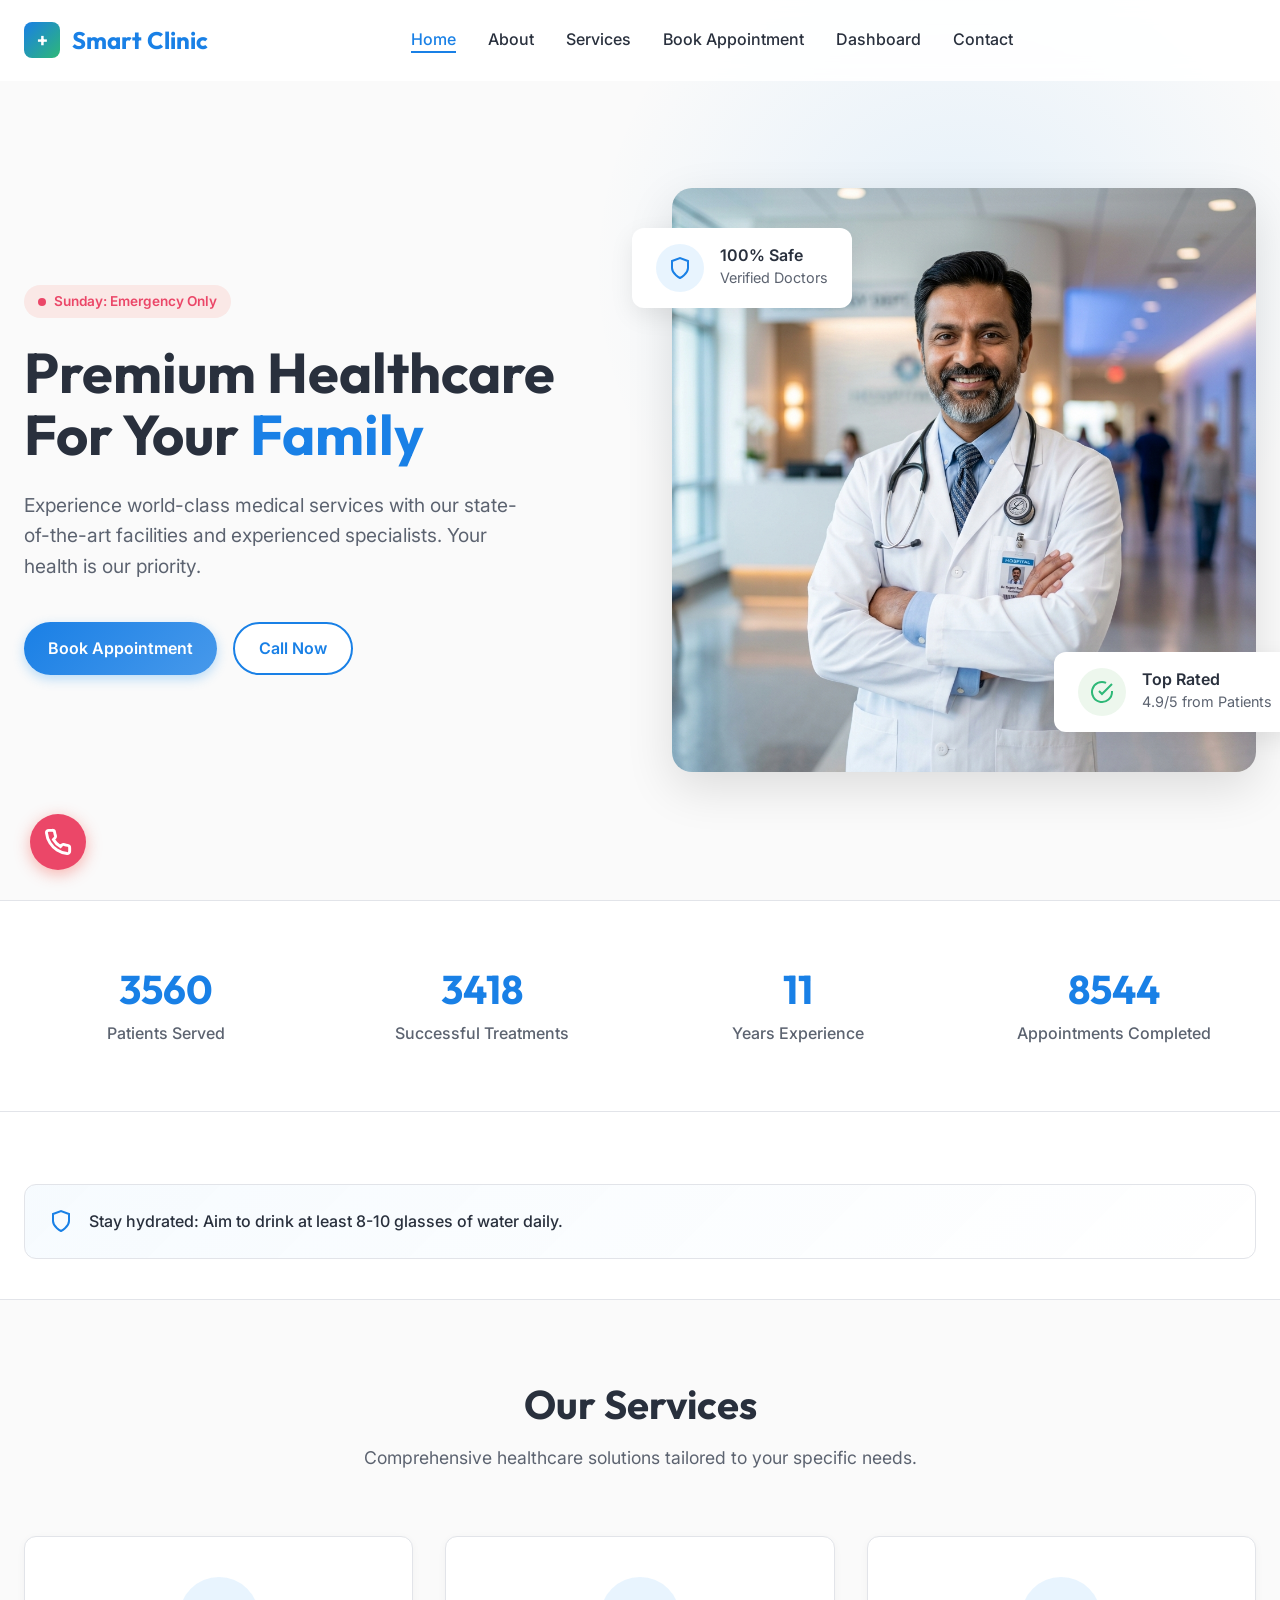
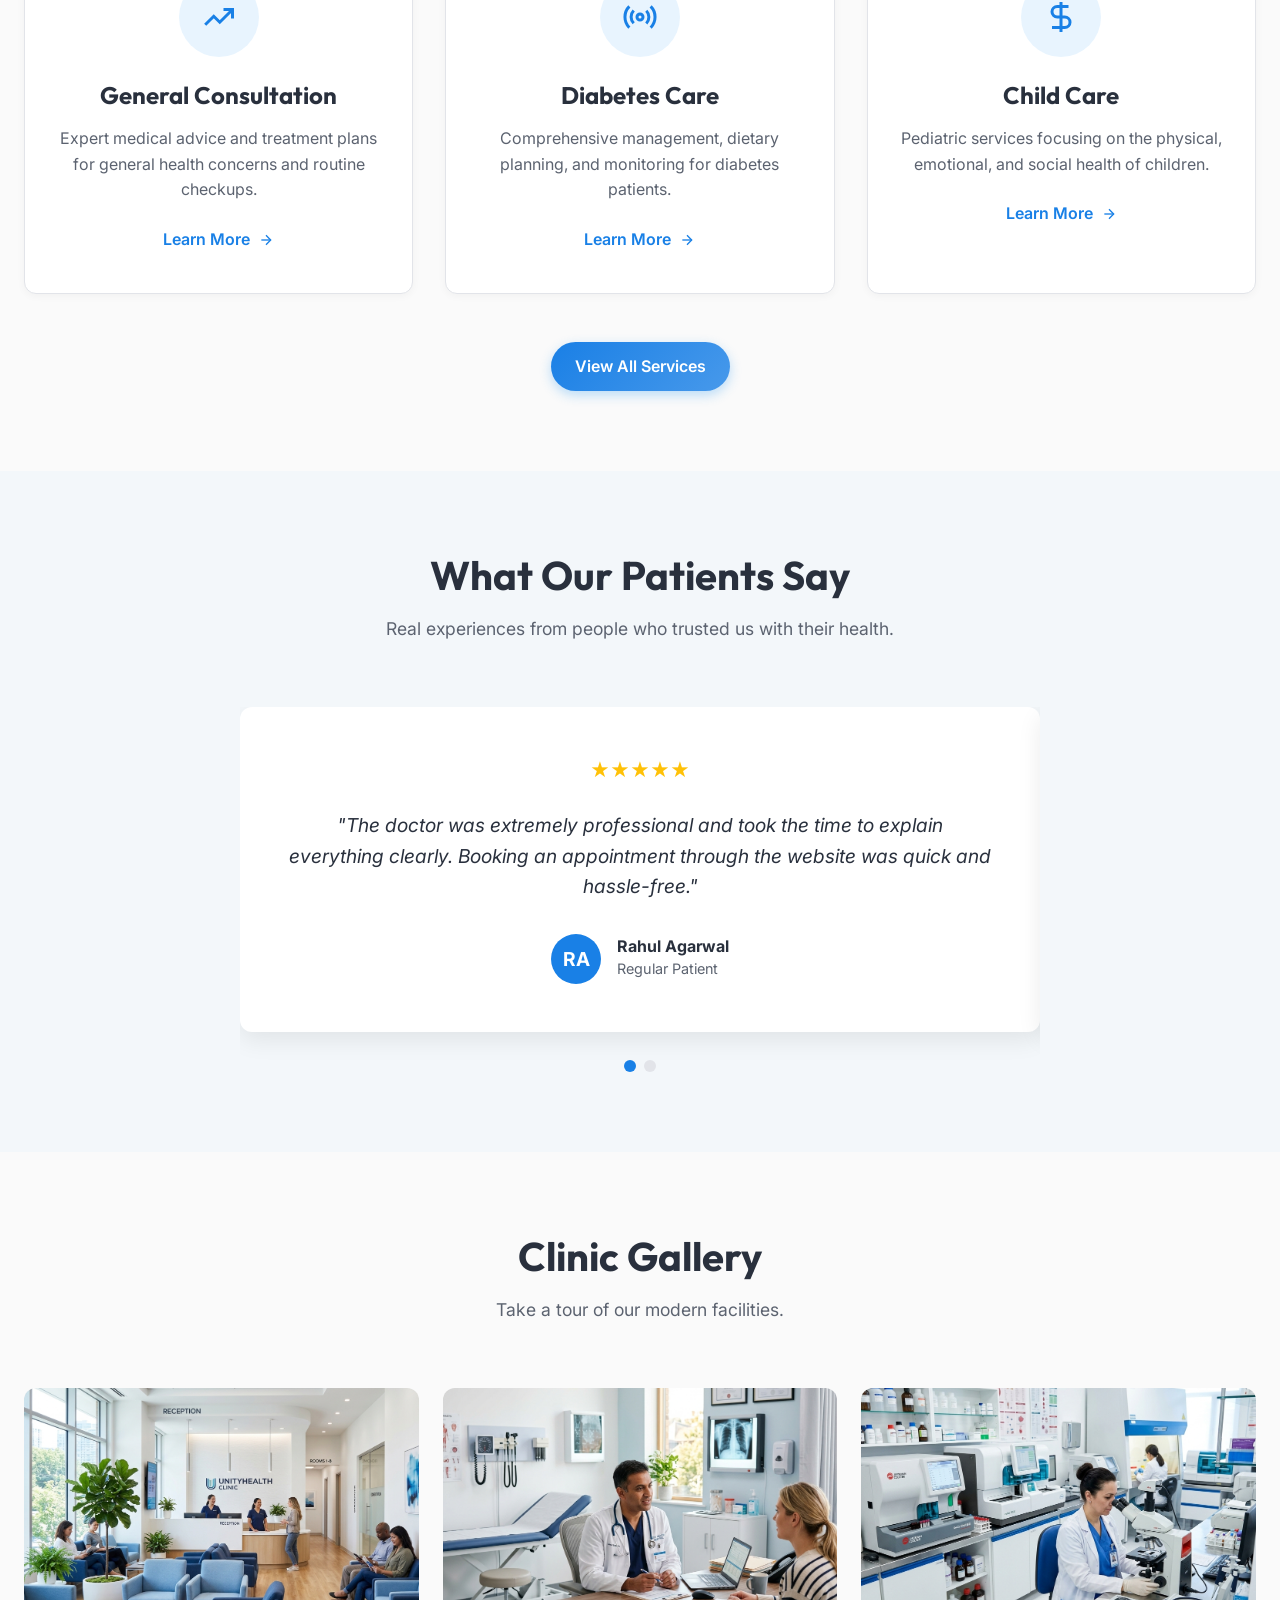
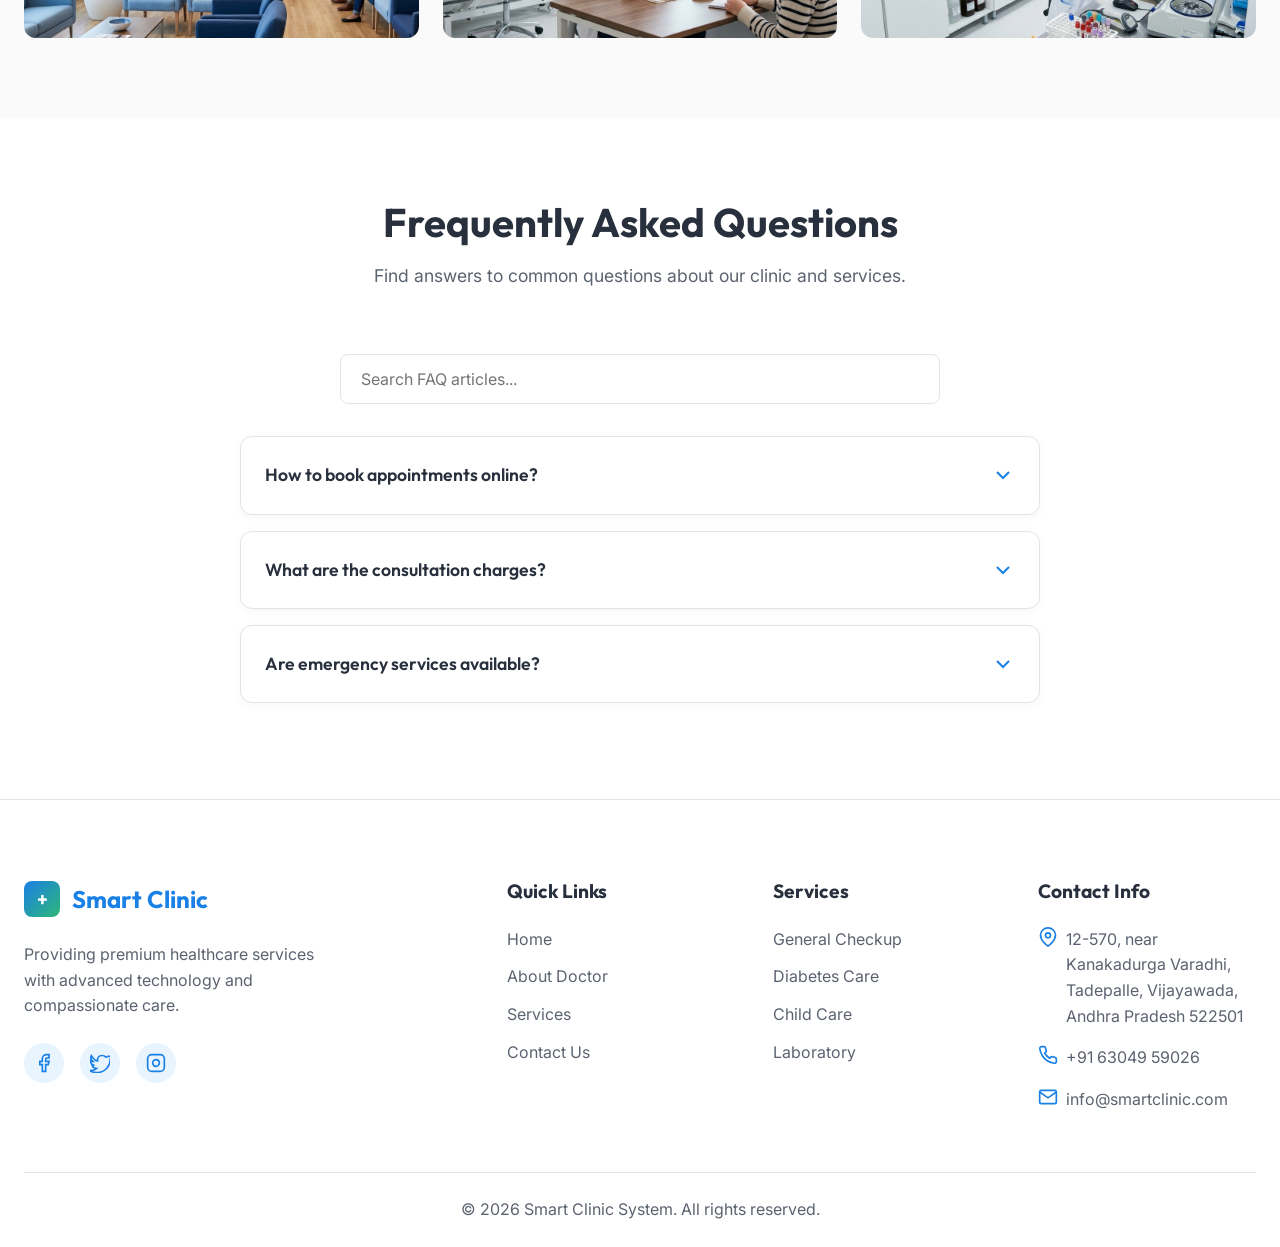
==== commit 4e9f0856: "Updated homepage and fixed statistics" ====
--- a/index.html
+++ b/index.html
@@ -28,7 +28,7 @@
     "name": "Smart Clinic",
     "url": "http://localhost:3000",
     "logo": "http://localhost:3000/assets/images/logo-512.png",
-    "telephone": "+91 98765 43210",
+    "telephone": "+91 63049 59026",
     "address": {
       "@type": "PostalAddress",
       "streetAddress": "12-570, near Kanakadurga Varadhi, Tadepalle",
@@ -295,7 +295,7 @@
               <svg class="faq-icon" width="24" height="24" viewBox="0 0 24 24" fill="none" stroke="currentColor" stroke-width="2"><path d="m6 9 6 6 6-6"/></svg>
             </div>
             <div class="faq-answer">
-              <p>Yes, we provide 24/7 emergency care services. Please call our emergency hotline directly at +91 98765 43210 for immediate assistance.</p>
+              <p>Yes, we provide 24/7 emergency care services. Please call our emergency hotline directly at +91 63049 59026 for immediate assistance.</p>
             </div>
           </div>
         </div>
@@ -304,7 +304,7 @@
   </main>
 
   <!-- Floating Emergency Call Button -->
-  <a href="tel:+919876543210" class="emergency-float" aria-label="Call Emergency Hotline" title="Call Emergency Hotline">
+  <a href="tel:+916304959026" class="emergency-float" aria-label="Call Emergency Hotline" title="Call Emergency Hotline">
     <svg width="28" height="28" viewBox="0 0 24 24" fill="none" stroke="currentColor" stroke-width="2.5"><path d="M22 16.92v3a2 2 0 0 1-2.18 2 19.79 19.79 0 0 1-8.63-3.07 19.5 19.5 0 0 1-6-6 19.79 19.79 0 0 1-3.07-8.67A2 2 0 0 1 4.11 2h3a2 2 0 0 1 2 1.72 12.84 12.84 0 0 0 .7 2.81 2 2 0 0 1-.45 2.11L8.09 9.91a16 16 0 0 0 6 6l1.27-1.27a2 2 0 0 1 2.11-.45 12.84 12.84 0 0 0 2.81.7A2 2 0 0 1 22 16.92z"/></svg>
   </a>
 
@@ -354,7 +354,7 @@
             </li>
             <li style="display: flex; gap: 8px; margin-bottom: 16px; color: var(--text-secondary);">
               <svg width="20" height="20" viewBox="0 0 24 24" fill="none" stroke="currentColor" stroke-width="2" style="color: var(--primary-color); flex-shrink: 0;"><path d="M22 16.92v3a2 2 0 0 1-2.18 2 19.79 19.79 0 0 1-8.63-3.07 19.5 19.5 0 0 1-6-6 19.79 19.79 0 0 1-3.07-8.67A2 2 0 0 1 4.11 2h3a2 2 0 0 1 2 1.72 12.84 12.84 0 0 0 .7 2.81 2 2 0 0 1-.45 2.11L8.09 9.91a16 16 0 0 0 6 6l1.27-1.27a2 2 0 0 1 2.11-.45 12.84 12.84 0 0 0 2.81.7A2 2 0 0 1 22 16.92z"/></svg>
-              +91 98765 43210
+              +91 63049 59026
             </li>
             <li style="display: flex; gap: 8px; color: var(--text-secondary);">
               <svg width="20" height="20" viewBox="0 0 24 24" fill="none" stroke="currentColor" stroke-width="2" style="color: var(--primary-color); flex-shrink: 0;"><path d="M4 4h16c1.1 0 2 .9 2 2v12c0 1.1-.9 2-2 2H4c-1.1 0-2-.9-2-2V6c0-1.1.9-2 2-2z"/><polyline points="22,6 12,13 2,6"/></svg>
